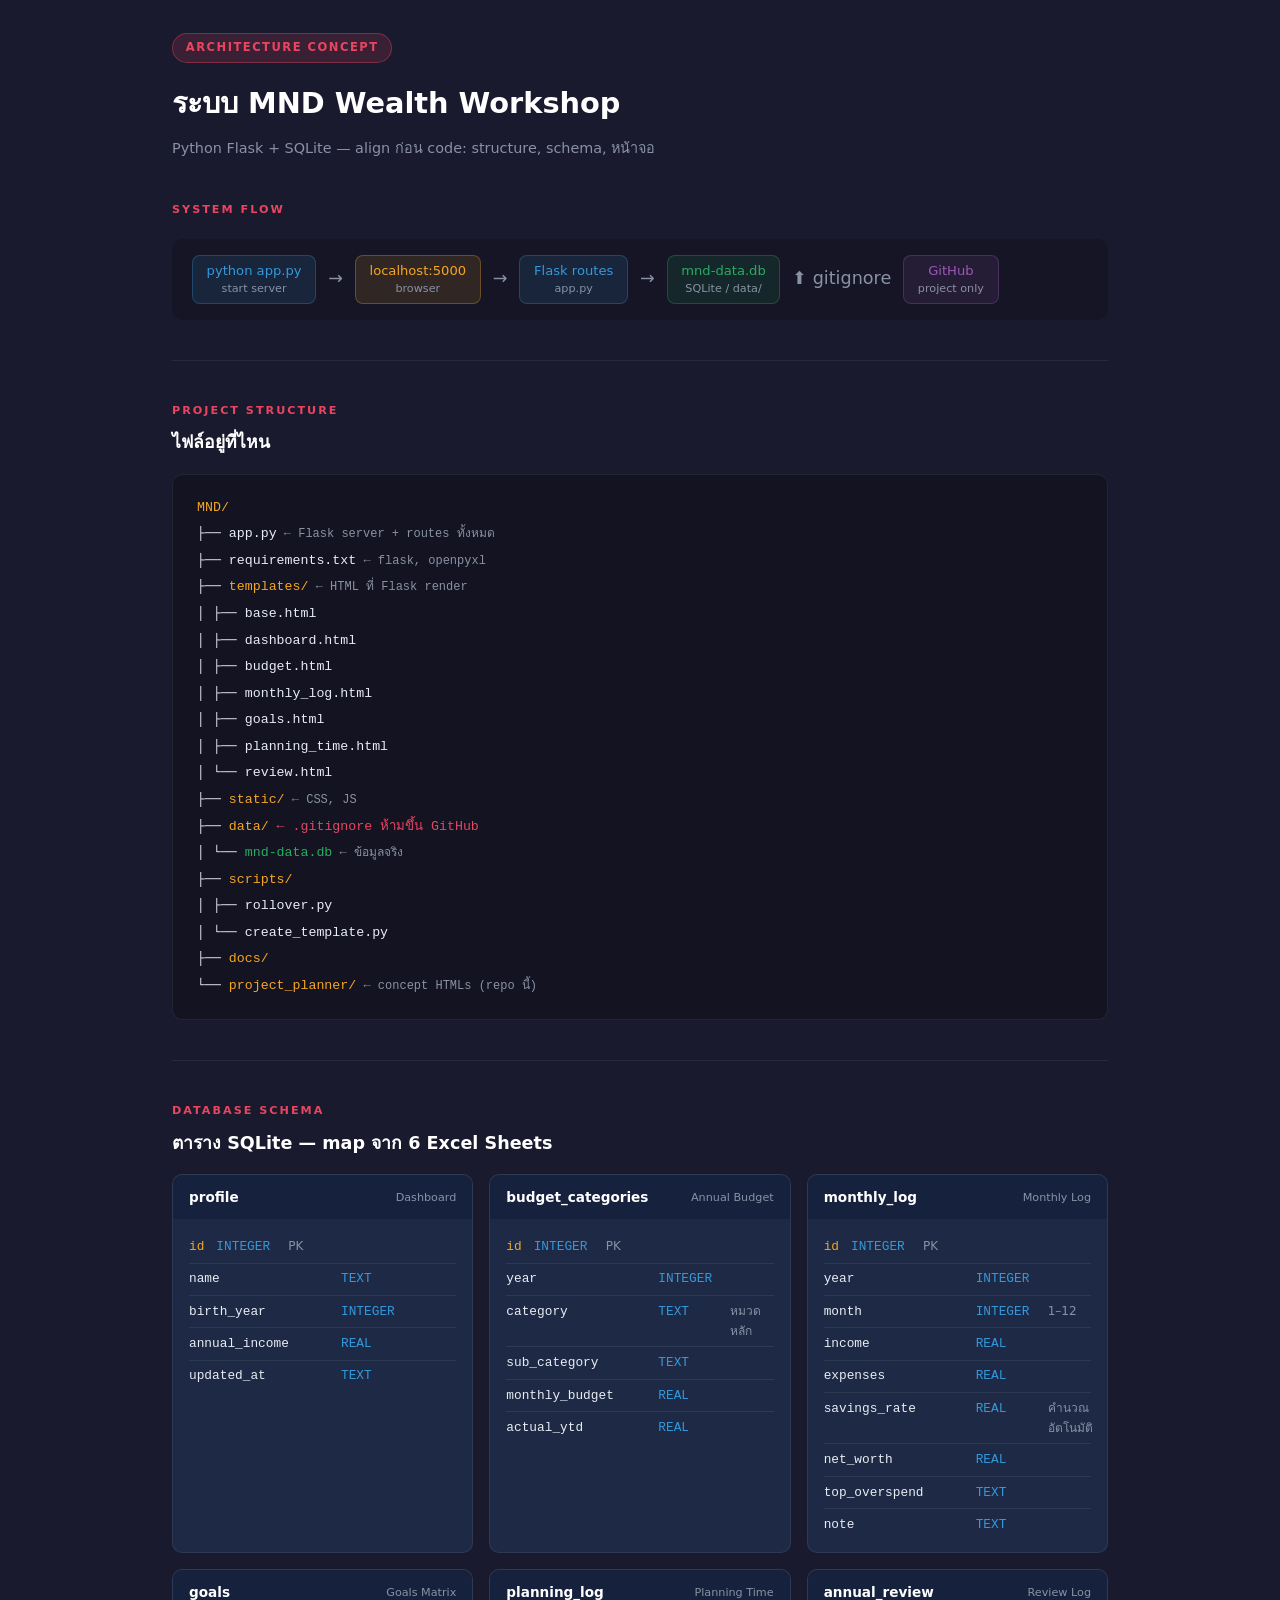
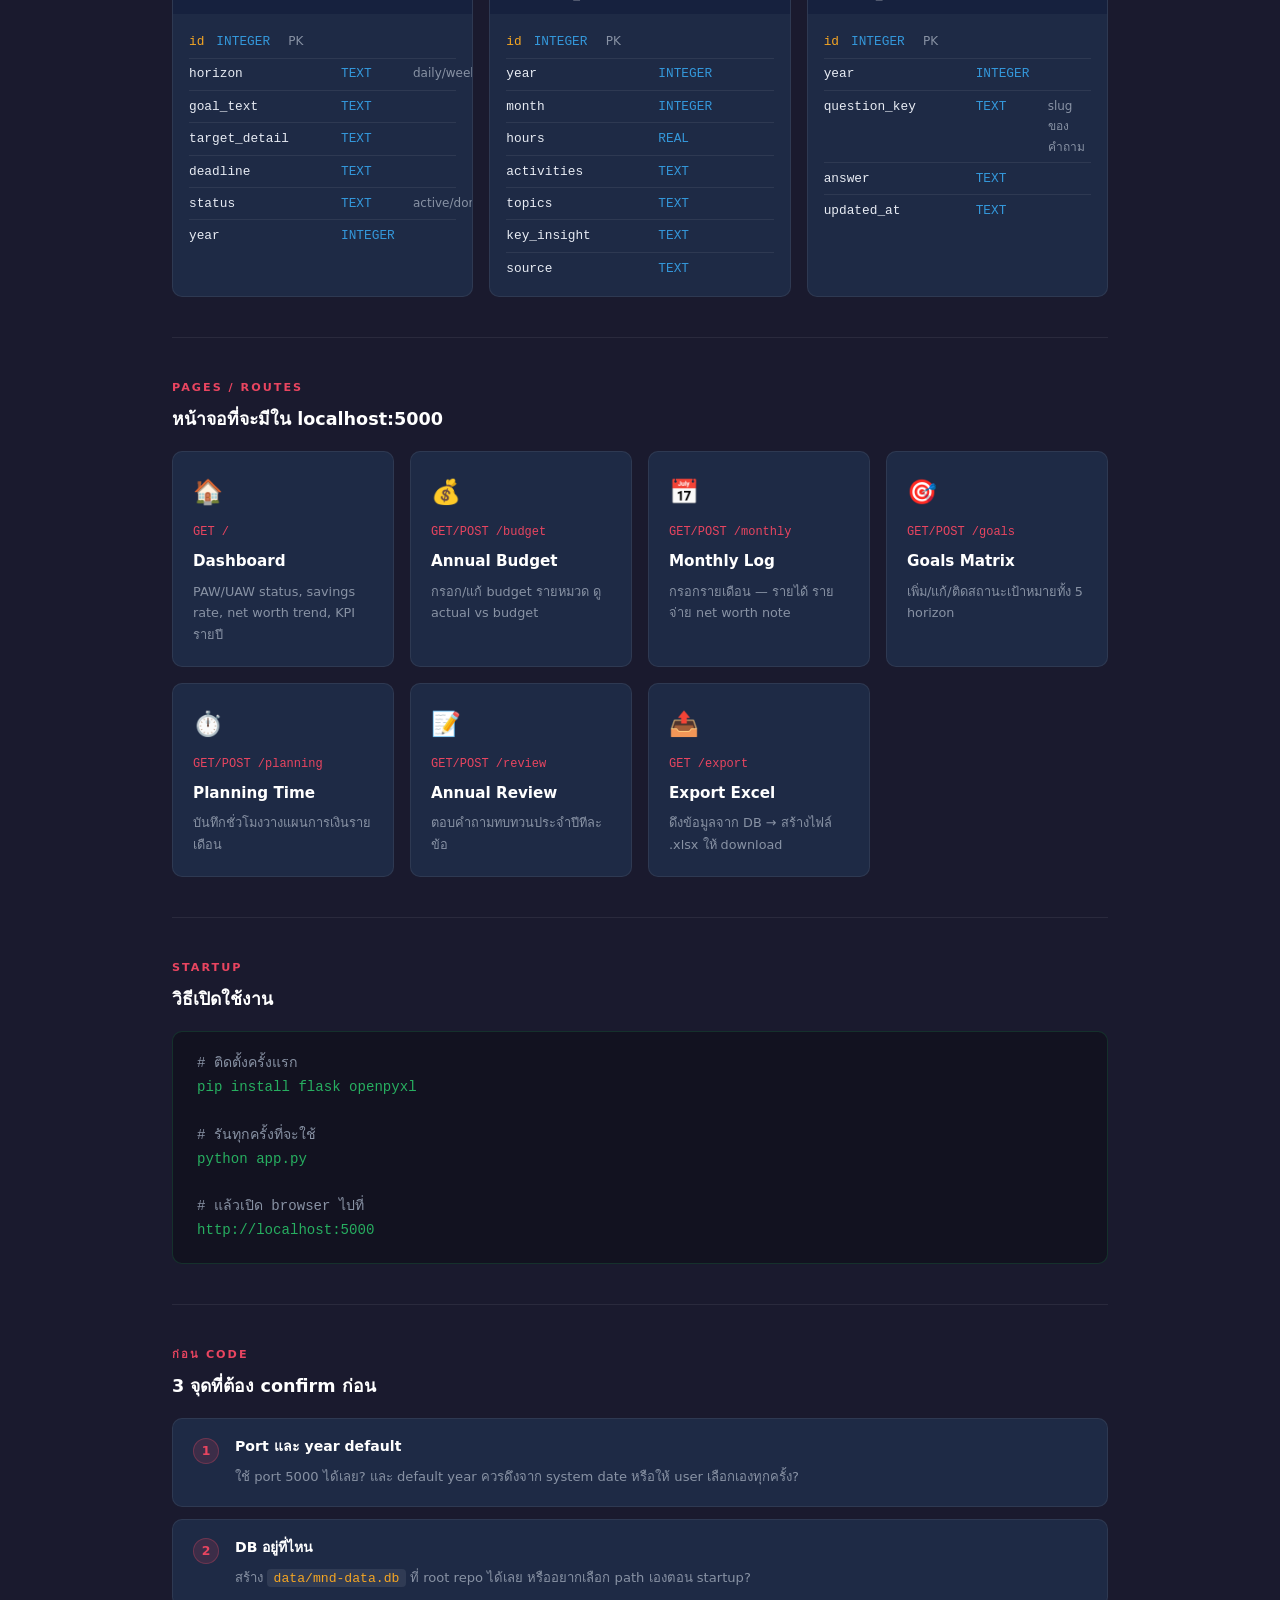
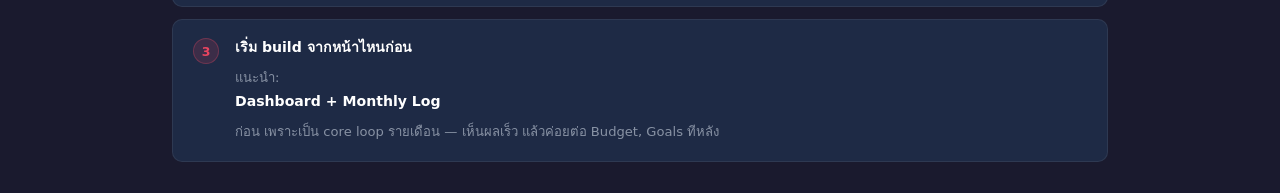
==== project_planner/architecture-concept.html @ 3673b3fa "Add architecture concept page (Flask + SQLite) Co-Authored-By: Claude Sonnet 4.6 (1M context) <norep" ====
<!DOCTYPE html>
<html lang="th">
<head>
<meta charset="UTF-8">
<meta name="viewport" content="width=device-width, initial-scale=1.0">
<title>Architecture Concept — MND Workshop</title>
<style>
  :root {
    --navy:   #1A1A2E;
    --mid:    #16213E;
    --accent: #E94560;
    --gold:   #F5A623;
    --green:  #27AE60;
    --blue:   #3498DB;
    --purple: #9B59B6;
    --white:  #FFFFFF;
    --gray:   #8892A4;
    --text:   #E8ECF4;
    --card:   #1E2A45;
    --border: rgba(255,255,255,.07);
  }
  * { box-sizing: border-box; margin: 0; padding: 0; }
  body {
    font-family: 'Segoe UI', system-ui, sans-serif;
    background: var(--navy); color: var(--text);
    line-height: 1.7; padding: 2rem;
    max-width: 1000px; margin: 0 auto;
  }
  h1 { font-size: 1.8rem; font-weight: 800; color: var(--white); margin-bottom: .5rem; }
  h2 { font-size: 1.1rem; font-weight: 700; color: var(--white); margin-bottom: 1rem; }
  h3 { font-size: .9rem; font-weight: 700; color: var(--white); margin-bottom: .5rem; }
  .badge {
    display: inline-block;
    background: rgba(233,69,96,.15); border: 1px solid rgba(233,69,96,.4);
    color: var(--accent); font-size: .72rem; font-weight: 700;
    letter-spacing: 1.5px; padding: .25rem .8rem;
    border-radius: 999px; text-transform: uppercase; margin-bottom: 1rem;
  }
  .subtitle { color: var(--gray); font-size: .9rem; margin-bottom: 2.5rem; }
  hr { border: none; border-top: 1px solid var(--border); margin: 2.5rem 0; }
  code {
    background: rgba(255,255,255,.08); border-radius: 4px;
    padding: .1rem .4rem; font-size: .82rem; color: var(--gold);
    font-family: 'Consolas', monospace;
  }

  /* ── SECTION LABEL ── */
  .sec-label {
    font-size: .7rem; font-weight: 700; letter-spacing: 2px;
    color: var(--accent); text-transform: uppercase; margin-bottom: .5rem;
  }

  /* ── FLOW ── */
  .flow-row {
    display: flex; align-items: center; gap: .75rem;
    flex-wrap: wrap; margin: 1.25rem 0;
    background: rgba(0,0,0,.2); border-radius: 10px;
    padding: 1rem 1.25rem;
  }
  .node {
    background: rgba(255,255,255,.07); border: 1px solid rgba(255,255,255,.12);
    border-radius: 8px; padding: .4rem .85rem;
    font-size: .82rem; text-align: center; line-height: 1.4;
  }
  .node small { display: block; font-size: .7rem; color: var(--gray); }
  .node.py  { background: rgba(52,152,219,.12); border-color: rgba(52,152,219,.3); color: var(--blue); }
  .node.db  { background: rgba(39,174,96,.12);  border-color: rgba(39,174,96,.3);  color: var(--green); }
  .node.html{ background: rgba(245,166,35,.12); border-color: rgba(245,166,35,.3); color: var(--gold); }
  .node.git { background: rgba(155,89,182,.12); border-color: rgba(155,89,182,.3); color: var(--purple); }
  .arrow { color: var(--gray); font-size: 1.1rem; }

  /* ── FILE TREE ── */
  .tree {
    background: rgba(0,0,0,.25); border: 1px solid var(--border);
    border-radius: 10px; padding: 1.25rem 1.5rem;
    font-family: 'Consolas', monospace; font-size: .83rem;
    line-height: 2;
  }
  .tree-dir  { color: var(--gold); }
  .tree-file { color: var(--text); }
  .tree-note { color: var(--gray); font-size: .75rem; }
  .tree-git  { color: var(--accent); }
  .tree-private { color: var(--green); }

  /* ── DB SCHEMA ── */
  .schema-grid { display: grid; grid-template-columns: repeat(auto-fit, minmax(280px, 1fr)); gap: 1rem; margin-top: 1rem; }
  .table-card {
    background: var(--card); border: 1px solid var(--border);
    border-radius: 10px; overflow: hidden;
  }
  .table-header {
    background: var(--mid); padding: .65rem 1rem;
    display: flex; align-items: center; justify-content: space-between;
  }
  .table-name { font-size: .85rem; font-weight: 700; color: var(--white); }
  .table-tag  { font-size: .7rem; color: var(--gray); }
  .table-body { padding: .75rem 1rem; }
  .field { display: flex; gap: .75rem; padding: .3rem 0; border-bottom: 1px solid var(--border); font-size: .8rem; }
  .field:last-child { border-bottom: none; }
  .field-name { color: var(--text); min-width: 140px; font-family: 'Consolas', monospace; }
  .field-type { color: var(--blue); font-family: 'Consolas', monospace; min-width: 60px; }
  .field-note { color: var(--gray); font-size: .75rem; }
  .pk { color: var(--gold); font-family: 'Consolas', monospace; }

  /* ── SCREENS ── */
  .screens-grid { display: grid; grid-template-columns: repeat(auto-fit, minmax(220px, 1fr)); gap: 1rem; margin-top: 1rem; }
  .screen-card {
    background: var(--card); border: 1px solid var(--border);
    border-radius: 10px; padding: 1.25rem;
    transition: border-color .2s;
  }
  .screen-card:hover { border-color: rgba(255,255,255,.15); }
  .screen-icon { font-size: 1.5rem; margin-bottom: .6rem; }
  .screen-route { font-size: .75rem; color: var(--accent); font-family: 'Consolas', monospace; margin-bottom: .4rem; }
  .screen-card h3 { font-size: .95rem; margin-bottom: .35rem; }
  .screen-card p  { font-size: .8rem; color: var(--gray); }

  /* ── STARTUP ── */
  .startup-box {
    background: rgba(0,0,0,.3); border: 1px solid rgba(39,174,96,.2);
    border-radius: 10px; padding: 1.25rem 1.5rem;
  }
  .cmd { font-family: 'Consolas', monospace; font-size: .88rem; }
  .cmd .prompt { color: var(--gray); }
  .cmd .command { color: var(--green); }
  .cmd .comment { color: var(--gray); font-style: italic; }

  /* ── DECISIONS ── */
  .decisions { display: flex; flex-direction: column; gap: .75rem; margin-top: 1rem; }
  .dec {
    background: var(--card); border: 1px solid var(--border);
    border-radius: 10px; padding: 1rem 1.25rem;
    display: flex; gap: 1rem;
  }
  .dec-num {
    width: 26px; height: 26px; border-radius: 50%; flex-shrink: 0;
    background: rgba(233,69,96,.15); border: 1px solid rgba(233,69,96,.3);
    color: var(--accent); font-size: .78rem; font-weight: 700;
    display: flex; align-items: center; justify-content: center; margin-top: .15rem;
  }
  .dec strong { color: var(--white); display: block; font-size: .88rem; margin-bottom: .2rem; }
  .dec span { color: var(--gray); font-size: .82rem; }
</style>
</head>
<body>

<div class="badge">Architecture Concept</div>
<h1>ระบบ MND Wealth Workshop</h1>
<p class="subtitle">Python Flask + SQLite — align ก่อน code: structure, schema, หน้าจอ</p>

<!-- FLOW -->
<div class="sec-label">System Flow</div>
<div class="flow-row">
  <div class="node py">python app.py<small>start server</small></div>
  <span class="arrow">→</span>
  <div class="node html">localhost:5000<small>browser</small></div>
  <span class="arrow">→</span>
  <div class="node py">Flask routes<small>app.py</small></div>
  <span class="arrow">→</span>
  <div class="node db">mnd-data.db<small>SQLite / data/</small></div>
  <span class="arrow">⬆ gitignore</span>
  <div class="node git">GitHub<small>project only</small></div>
</div>

<hr>

<!-- FILE STRUCTURE -->
<div class="sec-label">Project Structure</div>
<h2>ไฟล์อยู่ที่ไหน</h2>
<div class="tree">
  <span class="tree-dir">MND/</span><br>
  <span>├── </span><span class="tree-file">app.py</span><span class="tree-note">  ← Flask server + routes ทั้งหมด</span><br>
  <span>├── </span><span class="tree-file">requirements.txt</span><span class="tree-note">  ← flask, openpyxl</span><br>
  <span>├── </span><span class="tree-dir">templates/</span><span class="tree-note">  ← HTML ที่ Flask render</span><br>
  <span>│   ├── </span><span class="tree-file">base.html</span><br>
  <span>│   ├── </span><span class="tree-file">dashboard.html</span><br>
  <span>│   ├── </span><span class="tree-file">budget.html</span><br>
  <span>│   ├── </span><span class="tree-file">monthly_log.html</span><br>
  <span>│   ├── </span><span class="tree-file">goals.html</span><br>
  <span>│   ├── </span><span class="tree-file">planning_time.html</span><br>
  <span>│   └── </span><span class="tree-file">review.html</span><br>
  <span>├── </span><span class="tree-dir">static/</span><span class="tree-note">  ← CSS, JS</span><br>
  <span>├── </span><span class="tree-dir">data/</span><span class="tree-git">  ← .gitignore ห้ามขึ้น GitHub</span><br>
  <span>│   └── </span><span class="tree-private">mnd-data.db</span><span class="tree-note">  ← ข้อมูลจริง</span><br>
  <span>├── </span><span class="tree-dir">scripts/</span><br>
  <span>│   ├── </span><span class="tree-file">rollover.py</span><br>
  <span>│   └── </span><span class="tree-file">create_template.py</span><br>
  <span>├── </span><span class="tree-dir">docs/</span><br>
  <span>└── </span><span class="tree-dir">project_planner/</span><span class="tree-note">  ← concept HTMLs (repo นี้)</span>
</div>

<hr>

<!-- DB SCHEMA -->
<div class="sec-label">Database Schema</div>
<h2>ตาราง SQLite — map จาก 6 Excel Sheets</h2>
<div class="schema-grid">

  <div class="table-card">
    <div class="table-header">
      <span class="table-name">profile</span>
      <span class="table-tag">Dashboard</span>
    </div>
    <div class="table-body">
      <div class="field"><span class="pk">id</span><span class="field-type">INTEGER</span><span class="field-note">PK</span></div>
      <div class="field"><span class="field-name">name</span><span class="field-type">TEXT</span></div>
      <div class="field"><span class="field-name">birth_year</span><span class="field-type">INTEGER</span></div>
      <div class="field"><span class="field-name">annual_income</span><span class="field-type">REAL</span></div>
      <div class="field"><span class="field-name">updated_at</span><span class="field-type">TEXT</span></div>
    </div>
  </div>

  <div class="table-card">
    <div class="table-header">
      <span class="table-name">budget_categories</span>
      <span class="table-tag">Annual Budget</span>
    </div>
    <div class="table-body">
      <div class="field"><span class="pk">id</span><span class="field-type">INTEGER</span><span class="field-note">PK</span></div>
      <div class="field"><span class="field-name">year</span><span class="field-type">INTEGER</span></div>
      <div class="field"><span class="field-name">category</span><span class="field-type">TEXT</span><span class="field-note">หมวดหลัก</span></div>
      <div class="field"><span class="field-name">sub_category</span><span class="field-type">TEXT</span></div>
      <div class="field"><span class="field-name">monthly_budget</span><span class="field-type">REAL</span></div>
      <div class="field"><span class="field-name">actual_ytd</span><span class="field-type">REAL</span></div>
    </div>
  </div>

  <div class="table-card">
    <div class="table-header">
      <span class="table-name">monthly_log</span>
      <span class="table-tag">Monthly Log</span>
    </div>
    <div class="table-body">
      <div class="field"><span class="pk">id</span><span class="field-type">INTEGER</span><span class="field-note">PK</span></div>
      <div class="field"><span class="field-name">year</span><span class="field-type">INTEGER</span></div>
      <div class="field"><span class="field-name">month</span><span class="field-type">INTEGER</span><span class="field-note">1–12</span></div>
      <div class="field"><span class="field-name">income</span><span class="field-type">REAL</span></div>
      <div class="field"><span class="field-name">expenses</span><span class="field-type">REAL</span></div>
      <div class="field"><span class="field-name">savings_rate</span><span class="field-type">REAL</span><span class="field-note">คำนวณอัตโนมัติ</span></div>
      <div class="field"><span class="field-name">net_worth</span><span class="field-type">REAL</span></div>
      <div class="field"><span class="field-name">top_overspend</span><span class="field-type">TEXT</span></div>
      <div class="field"><span class="field-name">note</span><span class="field-type">TEXT</span></div>
    </div>
  </div>

  <div class="table-card">
    <div class="table-header">
      <span class="table-name">goals</span>
      <span class="table-tag">Goals Matrix</span>
    </div>
    <div class="table-body">
      <div class="field"><span class="pk">id</span><span class="field-type">INTEGER</span><span class="field-note">PK</span></div>
      <div class="field"><span class="field-name">horizon</span><span class="field-type">TEXT</span><span class="field-note">daily/weekly/monthly/annual/lifetime</span></div>
      <div class="field"><span class="field-name">goal_text</span><span class="field-type">TEXT</span></div>
      <div class="field"><span class="field-name">target_detail</span><span class="field-type">TEXT</span></div>
      <div class="field"><span class="field-name">deadline</span><span class="field-type">TEXT</span></div>
      <div class="field"><span class="field-name">status</span><span class="field-type">TEXT</span><span class="field-note">active/done/dropped</span></div>
      <div class="field"><span class="field-name">year</span><span class="field-type">INTEGER</span></div>
    </div>
  </div>

  <div class="table-card">
    <div class="table-header">
      <span class="table-name">planning_log</span>
      <span class="table-tag">Planning Time</span>
    </div>
    <div class="table-body">
      <div class="field"><span class="pk">id</span><span class="field-type">INTEGER</span><span class="field-note">PK</span></div>
      <div class="field"><span class="field-name">year</span><span class="field-type">INTEGER</span></div>
      <div class="field"><span class="field-name">month</span><span class="field-type">INTEGER</span></div>
      <div class="field"><span class="field-name">hours</span><span class="field-type">REAL</span></div>
      <div class="field"><span class="field-name">activities</span><span class="field-type">TEXT</span></div>
      <div class="field"><span class="field-name">topics</span><span class="field-type">TEXT</span></div>
      <div class="field"><span class="field-name">key_insight</span><span class="field-type">TEXT</span></div>
      <div class="field"><span class="field-name">source</span><span class="field-type">TEXT</span></div>
    </div>
  </div>

  <div class="table-card">
    <div class="table-header">
      <span class="table-name">annual_review</span>
      <span class="table-tag">Review Log</span>
    </div>
    <div class="table-body">
      <div class="field"><span class="pk">id</span><span class="field-type">INTEGER</span><span class="field-note">PK</span></div>
      <div class="field"><span class="field-name">year</span><span class="field-type">INTEGER</span></div>
      <div class="field"><span class="field-name">question_key</span><span class="field-type">TEXT</span><span class="field-note">slug ของคำถาม</span></div>
      <div class="field"><span class="field-name">answer</span><span class="field-type">TEXT</span></div>
      <div class="field"><span class="field-name">updated_at</span><span class="field-type">TEXT</span></div>
    </div>
  </div>

</div>

<hr>

<!-- SCREENS -->
<div class="sec-label">Pages / Routes</div>
<h2>หน้าจอที่จะมีใน localhost:5000</h2>
<div class="screens-grid">
  <div class="screen-card">
    <div class="screen-icon">🏠</div>
    <div class="screen-route">GET /</div>
    <h3>Dashboard</h3>
    <p>PAW/UAW status, savings rate, net worth trend, KPI รายปี</p>
  </div>
  <div class="screen-card">
    <div class="screen-icon">💰</div>
    <div class="screen-route">GET/POST /budget</div>
    <h3>Annual Budget</h3>
    <p>กรอก/แก้ budget รายหมวด ดู actual vs budget</p>
  </div>
  <div class="screen-card">
    <div class="screen-icon">📅</div>
    <div class="screen-route">GET/POST /monthly</div>
    <h3>Monthly Log</h3>
    <p>กรอกรายเดือน — รายได้ รายจ่าย net worth note</p>
  </div>
  <div class="screen-card">
    <div class="screen-icon">🎯</div>
    <div class="screen-route">GET/POST /goals</div>
    <h3>Goals Matrix</h3>
    <p>เพิ่ม/แก้/ติดสถานะเป้าหมายทั้ง 5 horizon</p>
  </div>
  <div class="screen-card">
    <div class="screen-icon">⏱️</div>
    <div class="screen-route">GET/POST /planning</div>
    <h3>Planning Time</h3>
    <p>บันทึกชั่วโมงวางแผนการเงินรายเดือน</p>
  </div>
  <div class="screen-card">
    <div class="screen-icon">📝</div>
    <div class="screen-route">GET/POST /review</div>
    <h3>Annual Review</h3>
    <p>ตอบคำถามทบทวนประจำปีทีละข้อ</p>
  </div>
  <div class="screen-card">
    <div class="screen-icon">📤</div>
    <div class="screen-route">GET /export</div>
    <h3>Export Excel</h3>
    <p>ดึงข้อมูลจาก DB → สร้างไฟล์ .xlsx ให้ download</p>
  </div>
</div>

<hr>

<!-- HOW TO RUN -->
<div class="sec-label">Startup</div>
<h2>วิธีเปิดใช้งาน</h2>
<div class="startup-box">
  <div class="cmd">
    <span class="prompt"># ติดตั้งครั้งแรก</span><br>
    <span class="command">pip install flask openpyxl</span><br><br>
    <span class="prompt"># รันทุกครั้งที่จะใช้</span><br>
    <span class="command">python app.py</span><br><br>
    <span class="prompt"># แล้วเปิด browser ไปที่</span><br>
    <span class="command">http://localhost:5000</span>
  </div>
</div>

<hr>

<!-- OPEN DECISIONS -->
<div class="sec-label">ก่อน Code</div>
<h2>3 จุดที่ต้อง confirm ก่อน</h2>
<div class="decisions">
  <div class="dec">
    <div class="dec-num">1</div>
    <div>
      <strong>Port และ year default</strong>
      <span>ใช้ port 5000 ได้เลย? และ default year ควรดึงจาก system date หรือให้ user เลือกเองทุกครั้ง?</span>
    </div>
  </div>
  <div class="dec">
    <div class="dec-num">2</div>
    <div>
      <strong>DB อยู่ที่ไหน</strong>
      <span>สร้าง <code>data/mnd-data.db</code> ที่ root repo ได้เลย หรืออยากเลือก path เองตอน startup?</span>
    </div>
  </div>
  <div class="dec">
    <div class="dec-num">3</div>
    <div>
      <strong>เริ่ม build จากหน้าไหนก่อน</strong>
      <span>แนะนำ: <strong>Dashboard + Monthly Log</strong> ก่อน เพราะเป็น core loop รายเดือน — เห็นผลเร็ว แล้วค่อยต่อ Budget, Goals ทีหลัง</span>
    </div>
  </div>
</div>

</body>
</html>
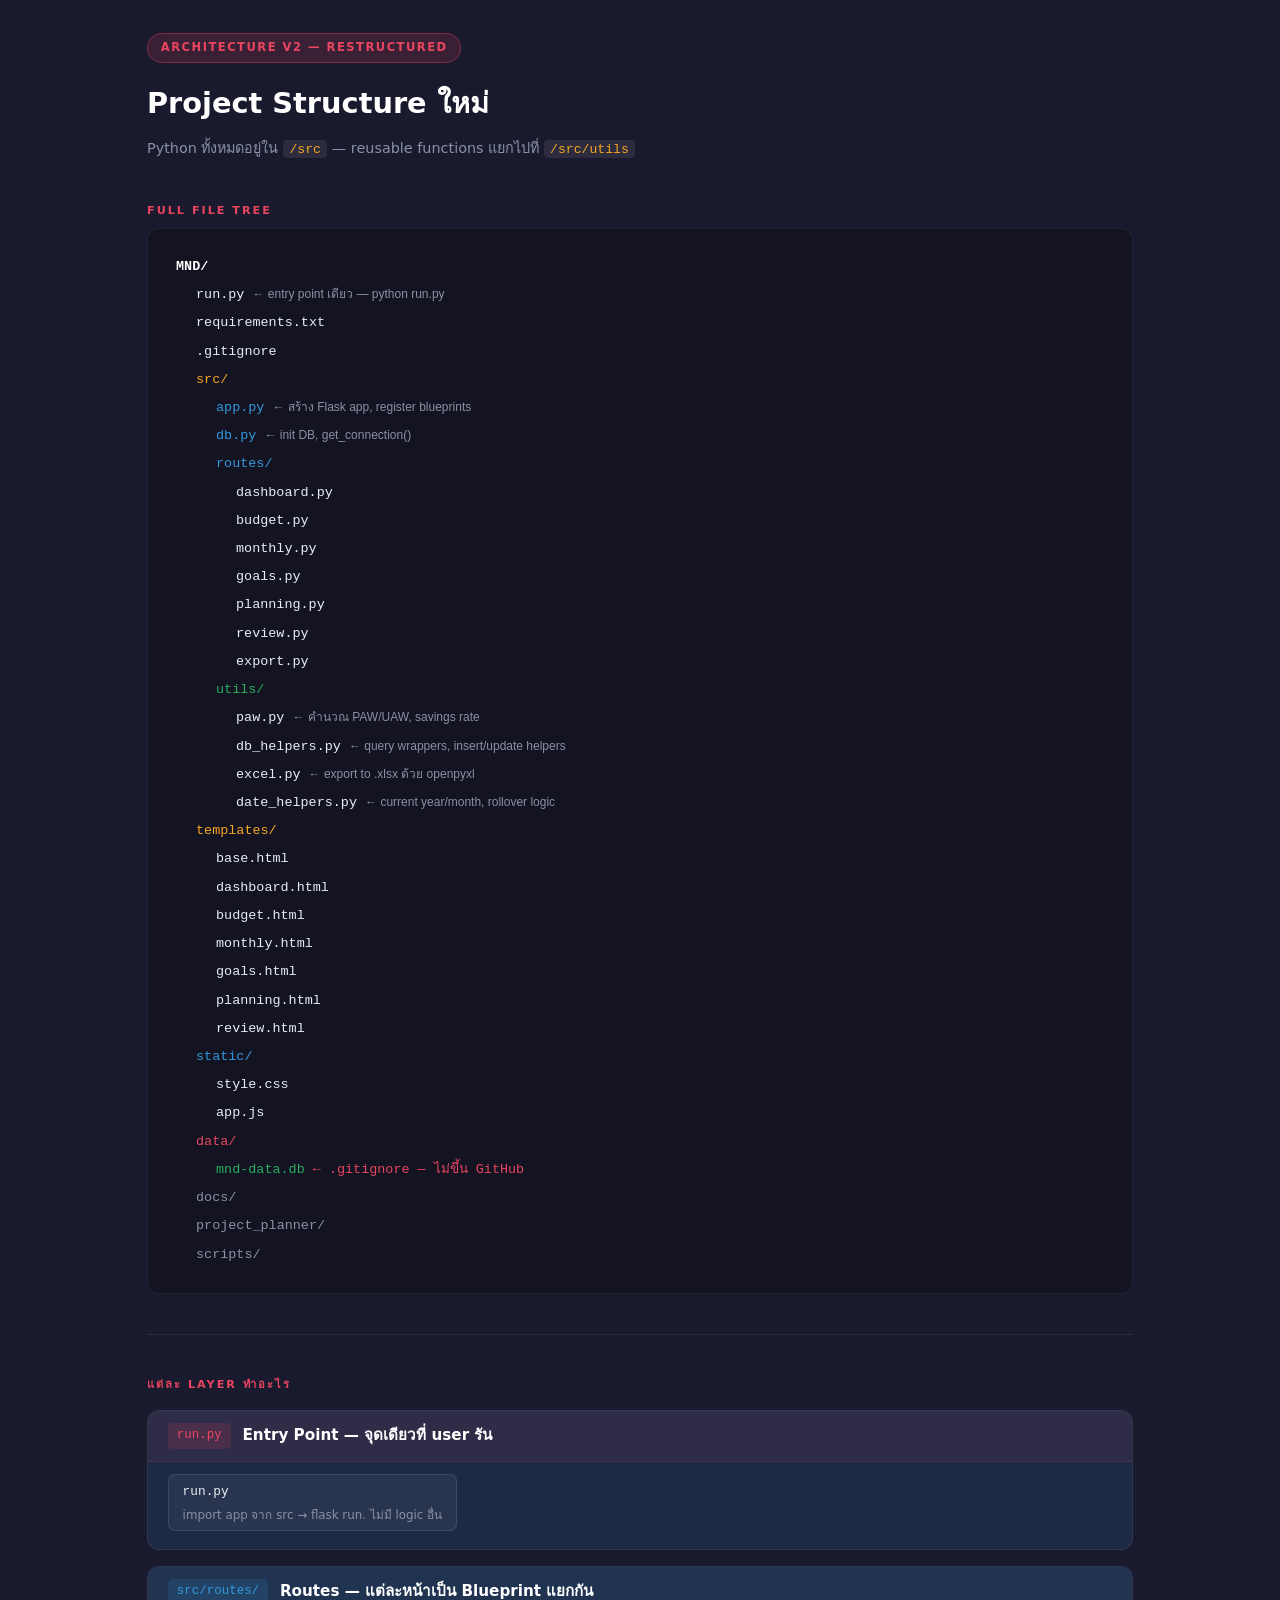
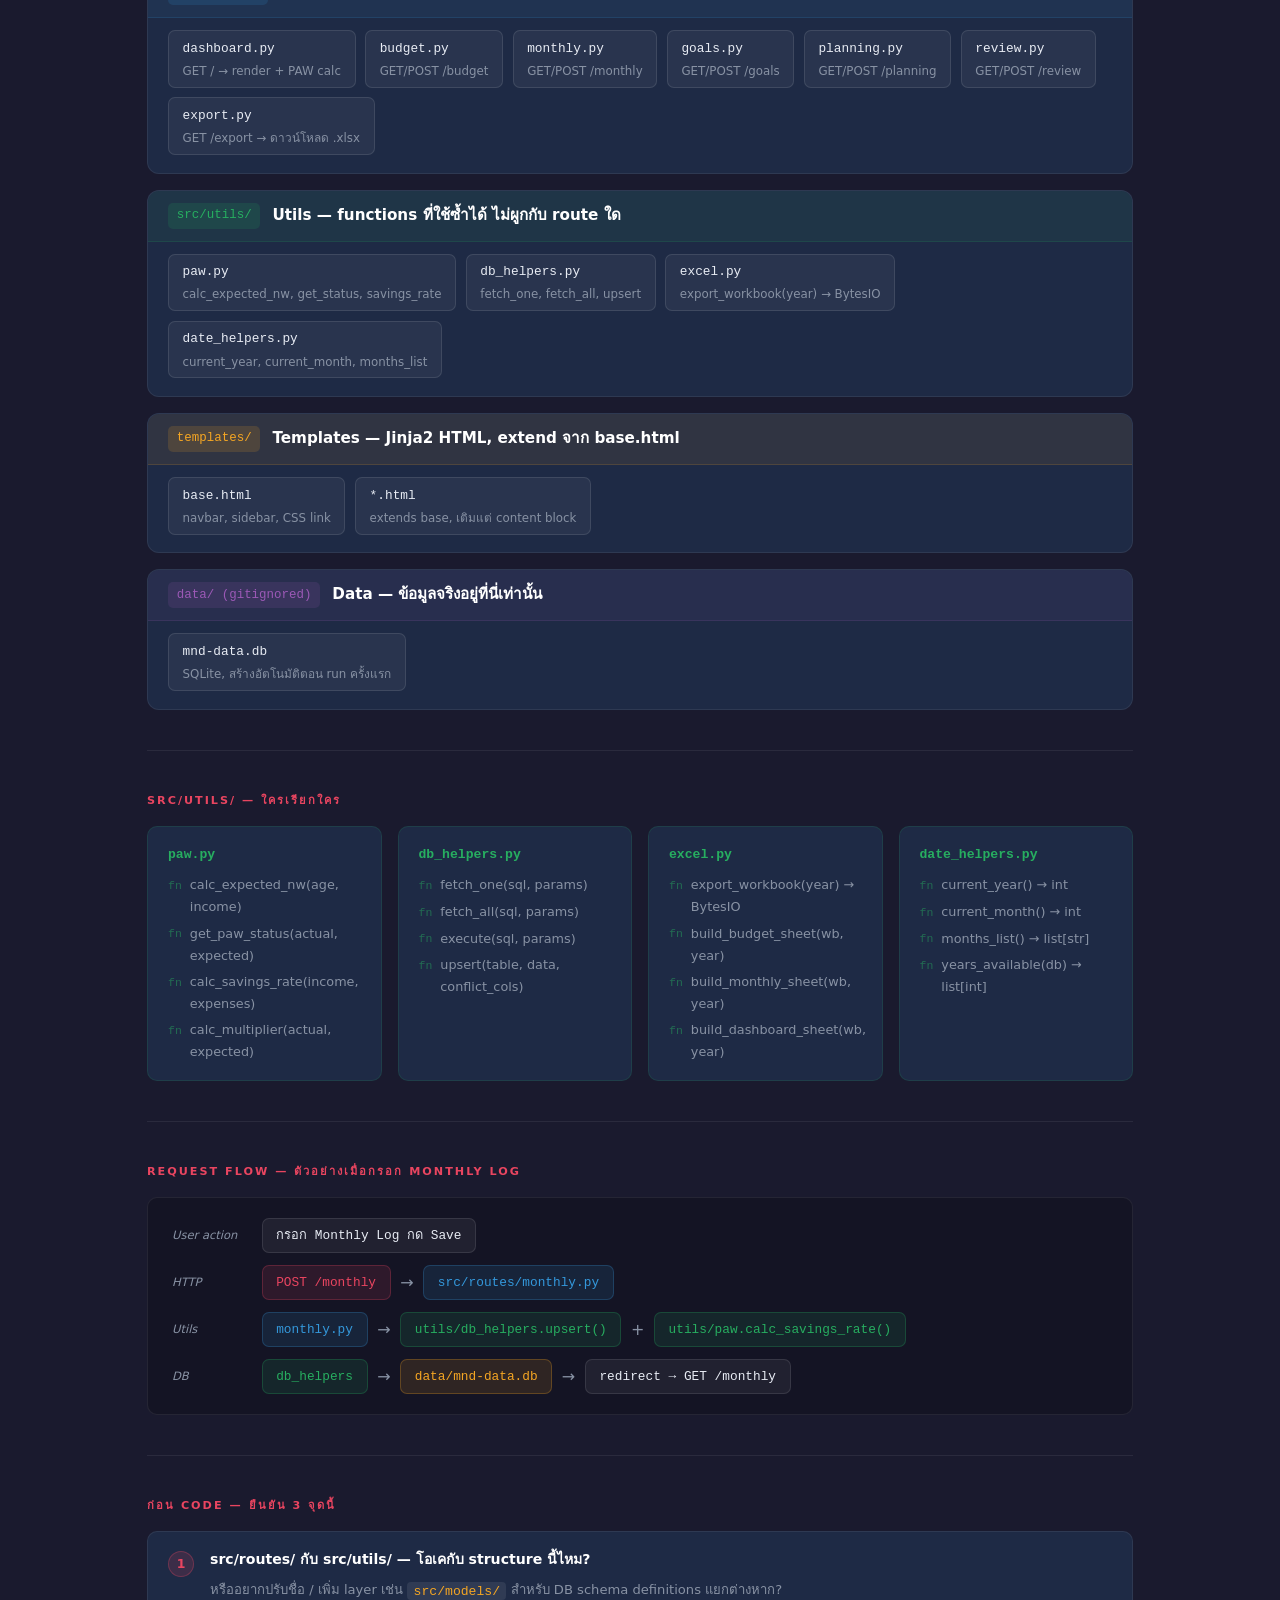
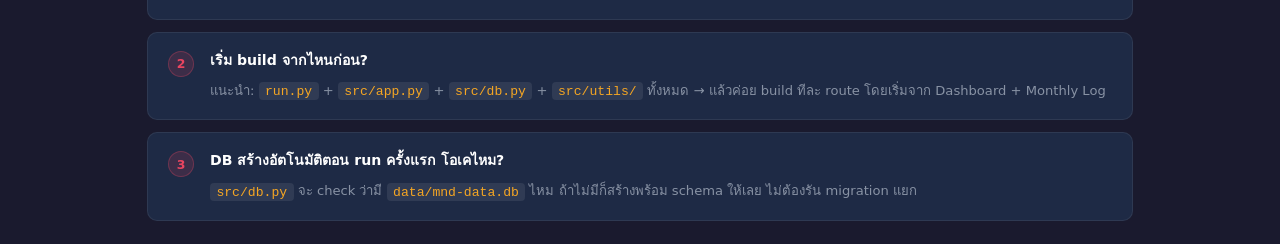
==== commit 2733142c: "Update architecture concept: restructure with /src and /src/utils Co-Authored-By: Claude Sonnet 4.6 " ====
--- a/project_planner/architecture-concept.html
+++ b/project_planner/architecture-concept.html
@@ -3,7 +3,7 @@
 <head>
 <meta charset="UTF-8">
 <meta name="viewport" content="width=device-width, initial-scale=1.0">
-<title>Architecture Concept — MND Workshop</title>
+<title>Architecture Concept v2 — MND Workshop</title>
 <style>
   :root {
     --navy:   #1A1A2E;
@@ -24,11 +24,10 @@
     font-family: 'Segoe UI', system-ui, sans-serif;
     background: var(--navy); color: var(--text);
     line-height: 1.7; padding: 2rem;
-    max-width: 1000px; margin: 0 auto;
+    max-width: 1050px; margin: 0 auto;
   }
   h1 { font-size: 1.8rem; font-weight: 800; color: var(--white); margin-bottom: .5rem; }
-  h2 { font-size: 1.1rem; font-weight: 700; color: var(--white); margin-bottom: 1rem; }
-  h3 { font-size: .9rem; font-weight: 700; color: var(--white); margin-bottom: .5rem; }
+  h2 { font-size: 1.05rem; font-weight: 700; color: var(--white); margin-bottom: 1rem; }
   .badge {
     display: inline-block;
     background: rgba(233,69,96,.15); border: 1px solid rgba(233,69,96,.4);
@@ -43,346 +42,349 @@
     padding: .1rem .4rem; font-size: .82rem; color: var(--gold);
     font-family: 'Consolas', monospace;
   }
-
-  /* ── SECTION LABEL ── */
   .sec-label {
     font-size: .7rem; font-weight: 700; letter-spacing: 2px;
     color: var(--accent); text-transform: uppercase; margin-bottom: .5rem;
   }
 
-  /* ── FLOW ── */
-  .flow-row {
-    display: flex; align-items: center; gap: .75rem;
-    flex-wrap: wrap; margin: 1.25rem 0;
-    background: rgba(0,0,0,.2); border-radius: 10px;
-    padding: 1rem 1.25rem;
-  }
-  .node {
-    background: rgba(255,255,255,.07); border: 1px solid rgba(255,255,255,.12);
-    border-radius: 8px; padding: .4rem .85rem;
-    font-size: .82rem; text-align: center; line-height: 1.4;
-  }
-  .node small { display: block; font-size: .7rem; color: var(--gray); }
-  .node.py  { background: rgba(52,152,219,.12); border-color: rgba(52,152,219,.3); color: var(--blue); }
-  .node.db  { background: rgba(39,174,96,.12);  border-color: rgba(39,174,96,.3);  color: var(--green); }
-  .node.html{ background: rgba(245,166,35,.12); border-color: rgba(245,166,35,.3); color: var(--gold); }
-  .node.git { background: rgba(155,89,182,.12); border-color: rgba(155,89,182,.3); color: var(--purple); }
-  .arrow { color: var(--gray); font-size: 1.1rem; }
-
   /* ── FILE TREE ── */
   .tree {
     background: rgba(0,0,0,.25); border: 1px solid var(--border);
-    border-radius: 10px; padding: 1.25rem 1.5rem;
-    font-family: 'Consolas', monospace; font-size: .83rem;
-    line-height: 2;
-  }
-  .tree-dir  { color: var(--gold); }
-  .tree-file { color: var(--text); }
-  .tree-note { color: var(--gray); font-size: .75rem; }
-  .tree-git  { color: var(--accent); }
-  .tree-private { color: var(--green); }
-
-  /* ── DB SCHEMA ── */
-  .schema-grid { display: grid; grid-template-columns: repeat(auto-fit, minmax(280px, 1fr)); gap: 1rem; margin-top: 1rem; }
-  .table-card {
+    border-radius: 12px; padding: 1.5rem 1.75rem;
+    font-family: 'Consolas', monospace; font-size: .84rem; line-height: 2.1;
+  }
+  .t-root   { color: var(--white); font-weight: 700; }
+  .t-dir    { color: var(--gold); }
+  .t-file   { color: var(--text); }
+  .t-note   { color: var(--gray); font-size: .75rem; font-family: 'Segoe UI', sans-serif; }
+  .t-git    { color: var(--accent); }
+  .t-priv   { color: var(--green); }
+  .t-entry  { color: var(--blue); }
+  .indent1  { padding-left: 1.25rem; }
+  .indent2  { padding-left: 2.5rem; }
+  .indent3  { padding-left: 3.75rem; }
+
+  /* ── LAYER CARDS ── */
+  .layers { display: flex; flex-direction: column; gap: 1rem; margin-top: 1rem; }
+  .layer-card {
     background: var(--card); border: 1px solid var(--border);
-    border-radius: 10px; overflow: hidden;
-  }
-  .table-header {
-    background: var(--mid); padding: .65rem 1rem;
-    display: flex; align-items: center; justify-content: space-between;
-  }
-  .table-name { font-size: .85rem; font-weight: 700; color: var(--white); }
-  .table-tag  { font-size: .7rem; color: var(--gray); }
-  .table-body { padding: .75rem 1rem; }
-  .field { display: flex; gap: .75rem; padding: .3rem 0; border-bottom: 1px solid var(--border); font-size: .8rem; }
-  .field:last-child { border-bottom: none; }
-  .field-name { color: var(--text); min-width: 140px; font-family: 'Consolas', monospace; }
-  .field-type { color: var(--blue); font-family: 'Consolas', monospace; min-width: 60px; }
-  .field-note { color: var(--gray); font-size: .75rem; }
-  .pk { color: var(--gold); font-family: 'Consolas', monospace; }
-
-  /* ── SCREENS ── */
-  .screens-grid { display: grid; grid-template-columns: repeat(auto-fit, minmax(220px, 1fr)); gap: 1rem; margin-top: 1rem; }
-  .screen-card {
-    background: var(--card); border: 1px solid var(--border);
-    border-radius: 10px; padding: 1.25rem;
-    transition: border-color .2s;
-  }
-  .screen-card:hover { border-color: rgba(255,255,255,.15); }
-  .screen-icon { font-size: 1.5rem; margin-bottom: .6rem; }
-  .screen-route { font-size: .75rem; color: var(--accent); font-family: 'Consolas', monospace; margin-bottom: .4rem; }
-  .screen-card h3 { font-size: .95rem; margin-bottom: .35rem; }
-  .screen-card p  { font-size: .8rem; color: var(--gray); }
-
-  /* ── STARTUP ── */
-  .startup-box {
-    background: rgba(0,0,0,.3); border: 1px solid rgba(39,174,96,.2);
-    border-radius: 10px; padding: 1.25rem 1.5rem;
-  }
-  .cmd { font-family: 'Consolas', monospace; font-size: .88rem; }
-  .cmd .prompt { color: var(--gray); }
-  .cmd .command { color: var(--green); }
-  .cmd .comment { color: var(--gray); font-style: italic; }
-
-  /* ── DECISIONS ── */
-  .decisions { display: flex; flex-direction: column; gap: .75rem; margin-top: 1rem; }
-  .dec {
+    border-radius: 12px; overflow: hidden;
+  }
+  .layer-header {
+    padding: .75rem 1.25rem;
+    display: flex; align-items: center; gap: .75rem;
+  }
+  .layer-header h3 { font-size: .95rem; color: var(--white); }
+  .layer-header .layer-path {
+    font-family: 'Consolas', monospace; font-size: .78rem;
+    padding: .15rem .55rem; border-radius: 5px;
+  }
+  .layer-body { padding: .75rem 1.25rem 1.1rem; }
+  .file-list { display: flex; flex-wrap: wrap; gap: .6rem; }
+  .file-chip {
+    background: rgba(255,255,255,.05); border: 1px solid rgba(255,255,255,.1);
+    border-radius: 7px; padding: .35rem .85rem;
+    font-size: .8rem;
+  }
+  .file-chip .fname { color: var(--text); font-family: 'Consolas', monospace; }
+  .file-chip .fdesc { color: var(--gray); font-size: .74rem; display: block; margin-top: .1rem; }
+
+  /* layer colors */
+  .lh-entry  { background: rgba(233,69,96,.08); border-bottom: 1px solid rgba(233,69,96,.15); }
+  .lh-routes { background: rgba(52,152,219,.08); border-bottom: 1px solid rgba(52,152,219,.15); }
+  .lh-utils  { background: rgba(39,174,96,.08);  border-bottom: 1px solid rgba(39,174,96,.15); }
+  .lh-tmpl   { background: rgba(245,166,35,.08); border-bottom: 1px solid rgba(245,166,35,.15); }
+  .lh-data   { background: rgba(155,89,182,.08); border-bottom: 1px solid rgba(155,89,182,.15); }
+
+  .path-entry  { background: rgba(233,69,96,.15); color: var(--accent); }
+  .path-routes { background: rgba(52,152,219,.15); color: var(--blue); }
+  .path-utils  { background: rgba(39,174,96,.15); color: var(--green); }
+  .path-tmpl   { background: rgba(245,166,35,.15); color: var(--gold); }
+  .path-data   { background: rgba(155,89,182,.15); color: var(--purple); }
+
+  /* ── UTILS DETAIL ── */
+  .utils-grid { display: grid; grid-template-columns: repeat(auto-fit, minmax(220px, 1fr)); gap: 1rem; margin-top: 1rem; }
+  .util-card {
+    background: var(--card); border: 1px solid rgba(39,174,96,.15);
+    border-radius: 10px; padding: 1.1rem 1.25rem;
+  }
+  .util-file { font-family: 'Consolas', monospace; font-size: .82rem; color: var(--green); margin-bottom: .5rem; font-weight: 700; }
+  .util-card ul { list-style: none; display: flex; flex-direction: column; gap: .3rem; }
+  .util-card li { font-size: .8rem; color: var(--gray); display: flex; gap: .5rem; }
+  .util-card li::before { content: 'fn'; color: rgba(39,174,96,.5); font-family: 'Consolas', monospace; font-size: .72rem; flex-shrink: 0; margin-top: .1rem; }
+
+  /* ── FLOW ── */
+  .flow-box {
+    background: rgba(0,0,0,.2); border: 1px solid var(--border);
+    border-radius: 10px; padding: 1.25rem 1.5rem; margin-top: 1rem;
+  }
+  .flow-row { display: flex; align-items: center; gap: .6rem; flex-wrap: wrap; margin-bottom: .75rem; }
+  .flow-row:last-child { margin-bottom: 0; }
+  .fnode {
+    border-radius: 7px; padding: .35rem .85rem;
+    font-size: .8rem; font-family: 'Consolas', monospace;
+  }
+  .fn-red    { background: rgba(233,69,96,.12); border: 1px solid rgba(233,69,96,.25); color: var(--accent); }
+  .fn-blue   { background: rgba(52,152,219,.12); border: 1px solid rgba(52,152,219,.25); color: var(--blue); }
+  .fn-green  { background: rgba(39,174,96,.12); border: 1px solid rgba(39,174,96,.25); color: var(--green); }
+  .fn-gold   { background: rgba(245,166,35,.12); border: 1px solid rgba(245,166,35,.25); color: var(--gold); }
+  .fn-gray   { background: rgba(255,255,255,.06); border: 1px solid rgba(255,255,255,.1); color: var(--text); }
+  .arrow { color: var(--gray); }
+  .flow-label { font-size: .72rem; color: var(--gray); min-width: 80px; font-style: italic; }
+
+  /* ── OPEN QUESTIONS ── */
+  .q-list { display: flex; flex-direction: column; gap: .75rem; margin-top: 1rem; }
+  .q-item {
     background: var(--card); border: 1px solid var(--border);
     border-radius: 10px; padding: 1rem 1.25rem;
     display: flex; gap: 1rem;
   }
-  .dec-num {
+  .q-num {
     width: 26px; height: 26px; border-radius: 50%; flex-shrink: 0;
     background: rgba(233,69,96,.15); border: 1px solid rgba(233,69,96,.3);
     color: var(--accent); font-size: .78rem; font-weight: 700;
     display: flex; align-items: center; justify-content: center; margin-top: .15rem;
   }
-  .dec strong { color: var(--white); display: block; font-size: .88rem; margin-bottom: .2rem; }
-  .dec span { color: var(--gray); font-size: .82rem; }
+  .q-item strong { color: var(--white); display: block; font-size: .88rem; margin-bottom: .2rem; }
+  .q-item span   { color: var(--gray); font-size: .82rem; }
 </style>
 </head>
 <body>
 
-<div class="badge">Architecture Concept</div>
-<h1>ระบบ MND Wealth Workshop</h1>
-<p class="subtitle">Python Flask + SQLite — align ก่อน code: structure, schema, หน้าจอ</p>
-
-<!-- FLOW -->
-<div class="sec-label">System Flow</div>
-<div class="flow-row">
-  <div class="node py">python app.py<small>start server</small></div>
-  <span class="arrow">→</span>
-  <div class="node html">localhost:5000<small>browser</small></div>
-  <span class="arrow">→</span>
-  <div class="node py">Flask routes<small>app.py</small></div>
-  <span class="arrow">→</span>
-  <div class="node db">mnd-data.db<small>SQLite / data/</small></div>
-  <span class="arrow">⬆ gitignore</span>
-  <div class="node git">GitHub<small>project only</small></div>
+<div class="badge">Architecture v2 — Restructured</div>
+<h1>Project Structure ใหม่</h1>
+<p class="subtitle">Python ทั้งหมดอยู่ใน <code>/src</code> — reusable functions แยกไปที่ <code>/src/utils</code></p>
+
+<!-- FILE TREE -->
+<div class="sec-label">Full File Tree</div>
+<div class="tree">
+  <div class="t-root">MND/</div>
+
+  <div class="indent1"><span class="t-file">run.py</span> <span class="t-note">← entry point เดียว — python run.py</span></div>
+  <div class="indent1"><span class="t-file">requirements.txt</span></div>
+  <div class="indent1"><span class="t-file">.gitignore</span></div>
+
+  <div class="indent1 t-dir">src/</div>
+  <div class="indent2"><span class="t-entry">app.py</span> <span class="t-note">← สร้าง Flask app, register blueprints</span></div>
+  <div class="indent2"><span class="t-entry">db.py</span> <span class="t-note">← init DB, get_connection()</span></div>
+
+  <div class="indent2 t-dir" style="color:var(--blue)">routes/</div>
+  <div class="indent3"><span class="t-file">dashboard.py</span></div>
+  <div class="indent3"><span class="t-file">budget.py</span></div>
+  <div class="indent3"><span class="t-file">monthly.py</span></div>
+  <div class="indent3"><span class="t-file">goals.py</span></div>
+  <div class="indent3"><span class="t-file">planning.py</span></div>
+  <div class="indent3"><span class="t-file">review.py</span></div>
+  <div class="indent3"><span class="t-file">export.py</span></div>
+
+  <div class="indent2 t-dir" style="color:var(--green)">utils/</div>
+  <div class="indent3"><span class="t-file">paw.py</span> <span class="t-note">← คำนวณ PAW/UAW, savings rate</span></div>
+  <div class="indent3"><span class="t-file">db_helpers.py</span> <span class="t-note">← query wrappers, insert/update helpers</span></div>
+  <div class="indent3"><span class="t-file">excel.py</span> <span class="t-note">← export to .xlsx ด้วย openpyxl</span></div>
+  <div class="indent3"><span class="t-file">date_helpers.py</span> <span class="t-note">← current year/month, rollover logic</span></div>
+
+  <div class="indent1 t-dir" style="color:var(--gold)">templates/</div>
+  <div class="indent2"><span class="t-file">base.html</span></div>
+  <div class="indent2"><span class="t-file">dashboard.html</span></div>
+  <div class="indent2"><span class="t-file">budget.html</span></div>
+  <div class="indent2"><span class="t-file">monthly.html</span></div>
+  <div class="indent2"><span class="t-file">goals.html</span></div>
+  <div class="indent2"><span class="t-file">planning.html</span></div>
+  <div class="indent2"><span class="t-file">review.html</span></div>
+
+  <div class="indent1 t-dir" style="color:var(--blue)">static/</div>
+  <div class="indent2"><span class="t-file">style.css</span></div>
+  <div class="indent2"><span class="t-file">app.js</span></div>
+
+  <div class="indent1 t-dir t-git">data/</div>
+  <div class="indent2"><span class="t-priv">mnd-data.db</span> <span class="t-git">← .gitignore — ไม่ขึ้น GitHub</span></div>
+
+  <div class="indent1 t-dir" style="color:var(--gray)">docs/</div>
+  <div class="indent1 t-dir" style="color:var(--gray)">project_planner/</div>
+  <div class="indent1 t-dir" style="color:var(--gray)">scripts/</div>
 </div>
 
 <hr>
 
-<!-- FILE STRUCTURE -->
-<div class="sec-label">Project Structure</div>
-<h2>ไฟล์อยู่ที่ไหน</h2>
-<div class="tree">
-  <span class="tree-dir">MND/</span><br>
-  <span>├── </span><span class="tree-file">app.py</span><span class="tree-note">  ← Flask server + routes ทั้งหมด</span><br>
-  <span>├── </span><span class="tree-file">requirements.txt</span><span class="tree-note">  ← flask, openpyxl</span><br>
-  <span>├── </span><span class="tree-dir">templates/</span><span class="tree-note">  ← HTML ที่ Flask render</span><br>
-  <span>│   ├── </span><span class="tree-file">base.html</span><br>
-  <span>│   ├── </span><span class="tree-file">dashboard.html</span><br>
-  <span>│   ├── </span><span class="tree-file">budget.html</span><br>
-  <span>│   ├── </span><span class="tree-file">monthly_log.html</span><br>
-  <span>│   ├── </span><span class="tree-file">goals.html</span><br>
-  <span>│   ├── </span><span class="tree-file">planning_time.html</span><br>
-  <span>│   └── </span><span class="tree-file">review.html</span><br>
-  <span>├── </span><span class="tree-dir">static/</span><span class="tree-note">  ← CSS, JS</span><br>
-  <span>├── </span><span class="tree-dir">data/</span><span class="tree-git">  ← .gitignore ห้ามขึ้น GitHub</span><br>
-  <span>│   └── </span><span class="tree-private">mnd-data.db</span><span class="tree-note">  ← ข้อมูลจริง</span><br>
-  <span>├── </span><span class="tree-dir">scripts/</span><br>
-  <span>│   ├── </span><span class="tree-file">rollover.py</span><br>
-  <span>│   └── </span><span class="tree-file">create_template.py</span><br>
-  <span>├── </span><span class="tree-dir">docs/</span><br>
-  <span>└── </span><span class="tree-dir">project_planner/</span><span class="tree-note">  ← concept HTMLs (repo นี้)</span>
+<!-- LAYERS -->
+<div class="sec-label">แต่ละ Layer ทำอะไร</div>
+<div class="layers">
+
+  <div class="layer-card">
+    <div class="layer-header lh-entry">
+      <span class="layer-path path-entry">run.py</span>
+      <h3>Entry Point — จุดเดียวที่ user รัน</h3>
+    </div>
+    <div class="layer-body">
+      <div class="file-list">
+        <div class="file-chip">
+          <span class="fname">run.py</span>
+          <span class="fdesc">import app จาก src → flask run. ไม่มี logic อื่น</span>
+        </div>
+      </div>
+    </div>
+  </div>
+
+  <div class="layer-card">
+    <div class="layer-header lh-routes">
+      <span class="layer-path path-routes">src/routes/</span>
+      <h3>Routes — แต่ละหน้าเป็น Blueprint แยกกัน</h3>
+    </div>
+    <div class="layer-body">
+      <div class="file-list">
+        <div class="file-chip"><span class="fname">dashboard.py</span><span class="fdesc">GET / → render + PAW calc</span></div>
+        <div class="file-chip"><span class="fname">budget.py</span><span class="fdesc">GET/POST /budget</span></div>
+        <div class="file-chip"><span class="fname">monthly.py</span><span class="fdesc">GET/POST /monthly</span></div>
+        <div class="file-chip"><span class="fname">goals.py</span><span class="fdesc">GET/POST /goals</span></div>
+        <div class="file-chip"><span class="fname">planning.py</span><span class="fdesc">GET/POST /planning</span></div>
+        <div class="file-chip"><span class="fname">review.py</span><span class="fdesc">GET/POST /review</span></div>
+        <div class="file-chip"><span class="fname">export.py</span><span class="fdesc">GET /export → ดาวน์โหลด .xlsx</span></div>
+      </div>
+    </div>
+  </div>
+
+  <div class="layer-card">
+    <div class="layer-header lh-utils">
+      <span class="layer-path path-utils">src/utils/</span>
+      <h3>Utils — functions ที่ใช้ซ้ำได้ ไม่ผูกกับ route ใด</h3>
+    </div>
+    <div class="layer-body">
+      <div class="file-list">
+        <div class="file-chip"><span class="fname">paw.py</span><span class="fdesc">calc_expected_nw, get_status, savings_rate</span></div>
+        <div class="file-chip"><span class="fname">db_helpers.py</span><span class="fdesc">fetch_one, fetch_all, upsert</span></div>
+        <div class="file-chip"><span class="fname">excel.py</span><span class="fdesc">export_workbook(year) → BytesIO</span></div>
+        <div class="file-chip"><span class="fname">date_helpers.py</span><span class="fdesc">current_year, current_month, months_list</span></div>
+      </div>
+    </div>
+  </div>
+
+  <div class="layer-card">
+    <div class="layer-header lh-tmpl">
+      <span class="layer-path path-tmpl">templates/</span>
+      <h3>Templates — Jinja2 HTML, extend จาก base.html</h3>
+    </div>
+    <div class="layer-body">
+      <div class="file-list">
+        <div class="file-chip"><span class="fname">base.html</span><span class="fdesc">navbar, sidebar, CSS link</span></div>
+        <div class="file-chip"><span class="fname">*.html</span><span class="fdesc">extends base, เติมแต่ content block</span></div>
+      </div>
+    </div>
+  </div>
+
+  <div class="layer-card">
+    <div class="layer-header lh-data">
+      <span class="layer-path path-data">data/ (gitignored)</span>
+      <h3>Data — ข้อมูลจริงอยู่ที่นี่เท่านั้น</h3>
+    </div>
+    <div class="layer-body">
+      <div class="file-list">
+        <div class="file-chip"><span class="fname">mnd-data.db</span><span class="fdesc">SQLite, สร้างอัตโนมัติตอน run ครั้งแรก</span></div>
+      </div>
+    </div>
+  </div>
+
 </div>
 
 <hr>
 
-<!-- DB SCHEMA -->
-<div class="sec-label">Database Schema</div>
-<h2>ตาราง SQLite — map จาก 6 Excel Sheets</h2>
-<div class="schema-grid">
-
-  <div class="table-card">
-    <div class="table-header">
-      <span class="table-name">profile</span>
-      <span class="table-tag">Dashboard</span>
-    </div>
-    <div class="table-body">
-      <div class="field"><span class="pk">id</span><span class="field-type">INTEGER</span><span class="field-note">PK</span></div>
-      <div class="field"><span class="field-name">name</span><span class="field-type">TEXT</span></div>
-      <div class="field"><span class="field-name">birth_year</span><span class="field-type">INTEGER</span></div>
-      <div class="field"><span class="field-name">annual_income</span><span class="field-type">REAL</span></div>
-      <div class="field"><span class="field-name">updated_at</span><span class="field-type">TEXT</span></div>
-    </div>
-  </div>
-
-  <div class="table-card">
-    <div class="table-header">
-      <span class="table-name">budget_categories</span>
-      <span class="table-tag">Annual Budget</span>
-    </div>
-    <div class="table-body">
-      <div class="field"><span class="pk">id</span><span class="field-type">INTEGER</span><span class="field-note">PK</span></div>
-      <div class="field"><span class="field-name">year</span><span class="field-type">INTEGER</span></div>
-      <div class="field"><span class="field-name">category</span><span class="field-type">TEXT</span><span class="field-note">หมวดหลัก</span></div>
-      <div class="field"><span class="field-name">sub_category</span><span class="field-type">TEXT</span></div>
-      <div class="field"><span class="field-name">monthly_budget</span><span class="field-type">REAL</span></div>
-      <div class="field"><span class="field-name">actual_ytd</span><span class="field-type">REAL</span></div>
-    </div>
-  </div>
-
-  <div class="table-card">
-    <div class="table-header">
-      <span class="table-name">monthly_log</span>
-      <span class="table-tag">Monthly Log</span>
-    </div>
-    <div class="table-body">
-      <div class="field"><span class="pk">id</span><span class="field-type">INTEGER</span><span class="field-note">PK</span></div>
-      <div class="field"><span class="field-name">year</span><span class="field-type">INTEGER</span></div>
-      <div class="field"><span class="field-name">month</span><span class="field-type">INTEGER</span><span class="field-note">1–12</span></div>
-      <div class="field"><span class="field-name">income</span><span class="field-type">REAL</span></div>
-      <div class="field"><span class="field-name">expenses</span><span class="field-type">REAL</span></div>
-      <div class="field"><span class="field-name">savings_rate</span><span class="field-type">REAL</span><span class="field-note">คำนวณอัตโนมัติ</span></div>
-      <div class="field"><span class="field-name">net_worth</span><span class="field-type">REAL</span></div>
-      <div class="field"><span class="field-name">top_overspend</span><span class="field-type">TEXT</span></div>
-      <div class="field"><span class="field-name">note</span><span class="field-type">TEXT</span></div>
-    </div>
-  </div>
-
-  <div class="table-card">
-    <div class="table-header">
-      <span class="table-name">goals</span>
-      <span class="table-tag">Goals Matrix</span>
-    </div>
-    <div class="table-body">
-      <div class="field"><span class="pk">id</span><span class="field-type">INTEGER</span><span class="field-note">PK</span></div>
-      <div class="field"><span class="field-name">horizon</span><span class="field-type">TEXT</span><span class="field-note">daily/weekly/monthly/annual/lifetime</span></div>
-      <div class="field"><span class="field-name">goal_text</span><span class="field-type">TEXT</span></div>
-      <div class="field"><span class="field-name">target_detail</span><span class="field-type">TEXT</span></div>
-      <div class="field"><span class="field-name">deadline</span><span class="field-type">TEXT</span></div>
-      <div class="field"><span class="field-name">status</span><span class="field-type">TEXT</span><span class="field-note">active/done/dropped</span></div>
-      <div class="field"><span class="field-name">year</span><span class="field-type">INTEGER</span></div>
-    </div>
-  </div>
-
-  <div class="table-card">
-    <div class="table-header">
-      <span class="table-name">planning_log</span>
-      <span class="table-tag">Planning Time</span>
-    </div>
-    <div class="table-body">
-      <div class="field"><span class="pk">id</span><span class="field-type">INTEGER</span><span class="field-note">PK</span></div>
-      <div class="field"><span class="field-name">year</span><span class="field-type">INTEGER</span></div>
-      <div class="field"><span class="field-name">month</span><span class="field-type">INTEGER</span></div>
-      <div class="field"><span class="field-name">hours</span><span class="field-type">REAL</span></div>
-      <div class="field"><span class="field-name">activities</span><span class="field-type">TEXT</span></div>
-      <div class="field"><span class="field-name">topics</span><span class="field-type">TEXT</span></div>
-      <div class="field"><span class="field-name">key_insight</span><span class="field-type">TEXT</span></div>
-      <div class="field"><span class="field-name">source</span><span class="field-type">TEXT</span></div>
-    </div>
-  </div>
-
-  <div class="table-card">
-    <div class="table-header">
-      <span class="table-name">annual_review</span>
-      <span class="table-tag">Review Log</span>
-    </div>
-    <div class="table-body">
-      <div class="field"><span class="pk">id</span><span class="field-type">INTEGER</span><span class="field-note">PK</span></div>
-      <div class="field"><span class="field-name">year</span><span class="field-type">INTEGER</span></div>
-      <div class="field"><span class="field-name">question_key</span><span class="field-type">TEXT</span><span class="field-note">slug ของคำถาม</span></div>
-      <div class="field"><span class="field-name">answer</span><span class="field-type">TEXT</span></div>
-      <div class="field"><span class="field-name">updated_at</span><span class="field-type">TEXT</span></div>
-    </div>
-  </div>
-
+<!-- UTILS DETAIL -->
+<div class="sec-label">src/utils/ — ใครเรียกใคร</div>
+<div class="utils-grid">
+  <div class="util-card">
+    <div class="util-file">paw.py</div>
+    <ul>
+      <li>calc_expected_nw(age, income)</li>
+      <li>get_paw_status(actual, expected)</li>
+      <li>calc_savings_rate(income, expenses)</li>
+      <li>calc_multiplier(actual, expected)</li>
+    </ul>
+  </div>
+  <div class="util-card">
+    <div class="util-file">db_helpers.py</div>
+    <ul>
+      <li>fetch_one(sql, params)</li>
+      <li>fetch_all(sql, params)</li>
+      <li>execute(sql, params)</li>
+      <li>upsert(table, data, conflict_cols)</li>
+    </ul>
+  </div>
+  <div class="util-card">
+    <div class="util-file">excel.py</div>
+    <ul>
+      <li>export_workbook(year) → BytesIO</li>
+      <li>build_budget_sheet(wb, year)</li>
+      <li>build_monthly_sheet(wb, year)</li>
+      <li>build_dashboard_sheet(wb, year)</li>
+    </ul>
+  </div>
+  <div class="util-card">
+    <div class="util-file">date_helpers.py</div>
+    <ul>
+      <li>current_year() → int</li>
+      <li>current_month() → int</li>
+      <li>months_list() → list[str]</li>
+      <li>years_available(db) → list[int]</li>
+    </ul>
+  </div>
 </div>
 
 <hr>
 
-<!-- SCREENS -->
-<div class="sec-label">Pages / Routes</div>
-<h2>หน้าจอที่จะมีใน localhost:5000</h2>
-<div class="screens-grid">
-  <div class="screen-card">
-    <div class="screen-icon">🏠</div>
-    <div class="screen-route">GET /</div>
-    <h3>Dashboard</h3>
-    <p>PAW/UAW status, savings rate, net worth trend, KPI รายปี</p>
-  </div>
-  <div class="screen-card">
-    <div class="screen-icon">💰</div>
-    <div class="screen-route">GET/POST /budget</div>
-    <h3>Annual Budget</h3>
-    <p>กรอก/แก้ budget รายหมวด ดู actual vs budget</p>
-  </div>
-  <div class="screen-card">
-    <div class="screen-icon">📅</div>
-    <div class="screen-route">GET/POST /monthly</div>
-    <h3>Monthly Log</h3>
-    <p>กรอกรายเดือน — รายได้ รายจ่าย net worth note</p>
-  </div>
-  <div class="screen-card">
-    <div class="screen-icon">🎯</div>
-    <div class="screen-route">GET/POST /goals</div>
-    <h3>Goals Matrix</h3>
-    <p>เพิ่ม/แก้/ติดสถานะเป้าหมายทั้ง 5 horizon</p>
-  </div>
-  <div class="screen-card">
-    <div class="screen-icon">⏱️</div>
-    <div class="screen-route">GET/POST /planning</div>
-    <h3>Planning Time</h3>
-    <p>บันทึกชั่วโมงวางแผนการเงินรายเดือน</p>
-  </div>
-  <div class="screen-card">
-    <div class="screen-icon">📝</div>
-    <div class="screen-route">GET/POST /review</div>
-    <h3>Annual Review</h3>
-    <p>ตอบคำถามทบทวนประจำปีทีละข้อ</p>
-  </div>
-  <div class="screen-card">
-    <div class="screen-icon">📤</div>
-    <div class="screen-route">GET /export</div>
-    <h3>Export Excel</h3>
-    <p>ดึงข้อมูลจาก DB → สร้างไฟล์ .xlsx ให้ download</p>
+<!-- REQUEST FLOW -->
+<div class="sec-label">Request Flow — ตัวอย่างเมื่อกรอก Monthly Log</div>
+<div class="flow-box">
+  <div class="flow-row">
+    <span class="flow-label">User action</span>
+    <span class="fnode fn-gray">กรอก Monthly Log กด Save</span>
+  </div>
+  <div class="flow-row">
+    <span class="flow-label">HTTP</span>
+    <span class="fnode fn-red">POST /monthly</span>
+    <span class="arrow">→</span>
+    <span class="fnode fn-blue">src/routes/monthly.py</span>
+  </div>
+  <div class="flow-row">
+    <span class="flow-label">Utils</span>
+    <span class="fnode fn-blue">monthly.py</span>
+    <span class="arrow">→</span>
+    <span class="fnode fn-green">utils/db_helpers.upsert()</span>
+    <span class="arrow">+</span>
+    <span class="fnode fn-green">utils/paw.calc_savings_rate()</span>
+  </div>
+  <div class="flow-row">
+    <span class="flow-label">DB</span>
+    <span class="fnode fn-green">db_helpers</span>
+    <span class="arrow">→</span>
+    <span class="fnode fn-gold">data/mnd-data.db</span>
+    <span class="arrow">→</span>
+    <span class="fnode fn-gray">redirect → GET /monthly</span>
   </div>
 </div>
 
 <hr>
 
-<!-- HOW TO RUN -->
-<div class="sec-label">Startup</div>
-<h2>วิธีเปิดใช้งาน</h2>
-<div class="startup-box">
-  <div class="cmd">
-    <span class="prompt"># ติดตั้งครั้งแรก</span><br>
-    <span class="command">pip install flask openpyxl</span><br><br>
-    <span class="prompt"># รันทุกครั้งที่จะใช้</span><br>
-    <span class="command">python app.py</span><br><br>
-    <span class="prompt"># แล้วเปิด browser ไปที่</span><br>
-    <span class="command">http://localhost:5000</span>
-  </div>
-</div>
-
-<hr>
-
-<!-- OPEN DECISIONS -->
-<div class="sec-label">ก่อน Code</div>
-<h2>3 จุดที่ต้อง confirm ก่อน</h2>
-<div class="decisions">
-  <div class="dec">
-    <div class="dec-num">1</div>
+<!-- OPEN QUESTIONS -->
+<div class="sec-label">ก่อน Code — ยืนยัน 3 จุดนี้</div>
+<div class="q-list">
+  <div class="q-item">
+    <div class="q-num">1</div>
     <div>
-      <strong>Port และ year default</strong>
-      <span>ใช้ port 5000 ได้เลย? และ default year ควรดึงจาก system date หรือให้ user เลือกเองทุกครั้ง?</span>
-    </div>
-  </div>
-  <div class="dec">
-    <div class="dec-num">2</div>
+      <strong>src/routes/ กับ src/utils/ — โอเคกับ structure นี้ไหม?</strong>
+      <span>หรืออยากปรับชื่อ / เพิ่ม layer เช่น <code>src/models/</code> สำหรับ DB schema definitions แยกต่างหาก?</span>
+    </div>
+  </div>
+  <div class="q-item">
+    <div class="q-num">2</div>
     <div>
-      <strong>DB อยู่ที่ไหน</strong>
-      <span>สร้าง <code>data/mnd-data.db</code> ที่ root repo ได้เลย หรืออยากเลือก path เองตอน startup?</span>
-    </div>
-  </div>
-  <div class="dec">
-    <div class="dec-num">3</div>
+      <strong>เริ่ม build จากไหนก่อน?</strong>
+      <span>แนะนำ: <code>run.py</code> + <code>src/app.py</code> + <code>src/db.py</code> + <code>src/utils/</code> ทั้งหมด → แล้วค่อย build ทีละ route โดยเริ่มจาก Dashboard + Monthly Log</span>
+    </div>
+  </div>
+  <div class="q-item">
+    <div class="q-num">3</div>
     <div>
-      <strong>เริ่ม build จากหน้าไหนก่อน</strong>
-      <span>แนะนำ: <strong>Dashboard + Monthly Log</strong> ก่อน เพราะเป็น core loop รายเดือน — เห็นผลเร็ว แล้วค่อยต่อ Budget, Goals ทีหลัง</span>
+      <strong>DB สร้างอัตโนมัติตอน run ครั้งแรก โอเคไหม?</strong>
+      <span><code>src/db.py</code> จะ check ว่ามี <code>data/mnd-data.db</code> ไหม ถ้าไม่มีก็สร้างพร้อม schema ให้เลย ไม่ต้องรัน migration แยก</span>
     </div>
   </div>
 </div>
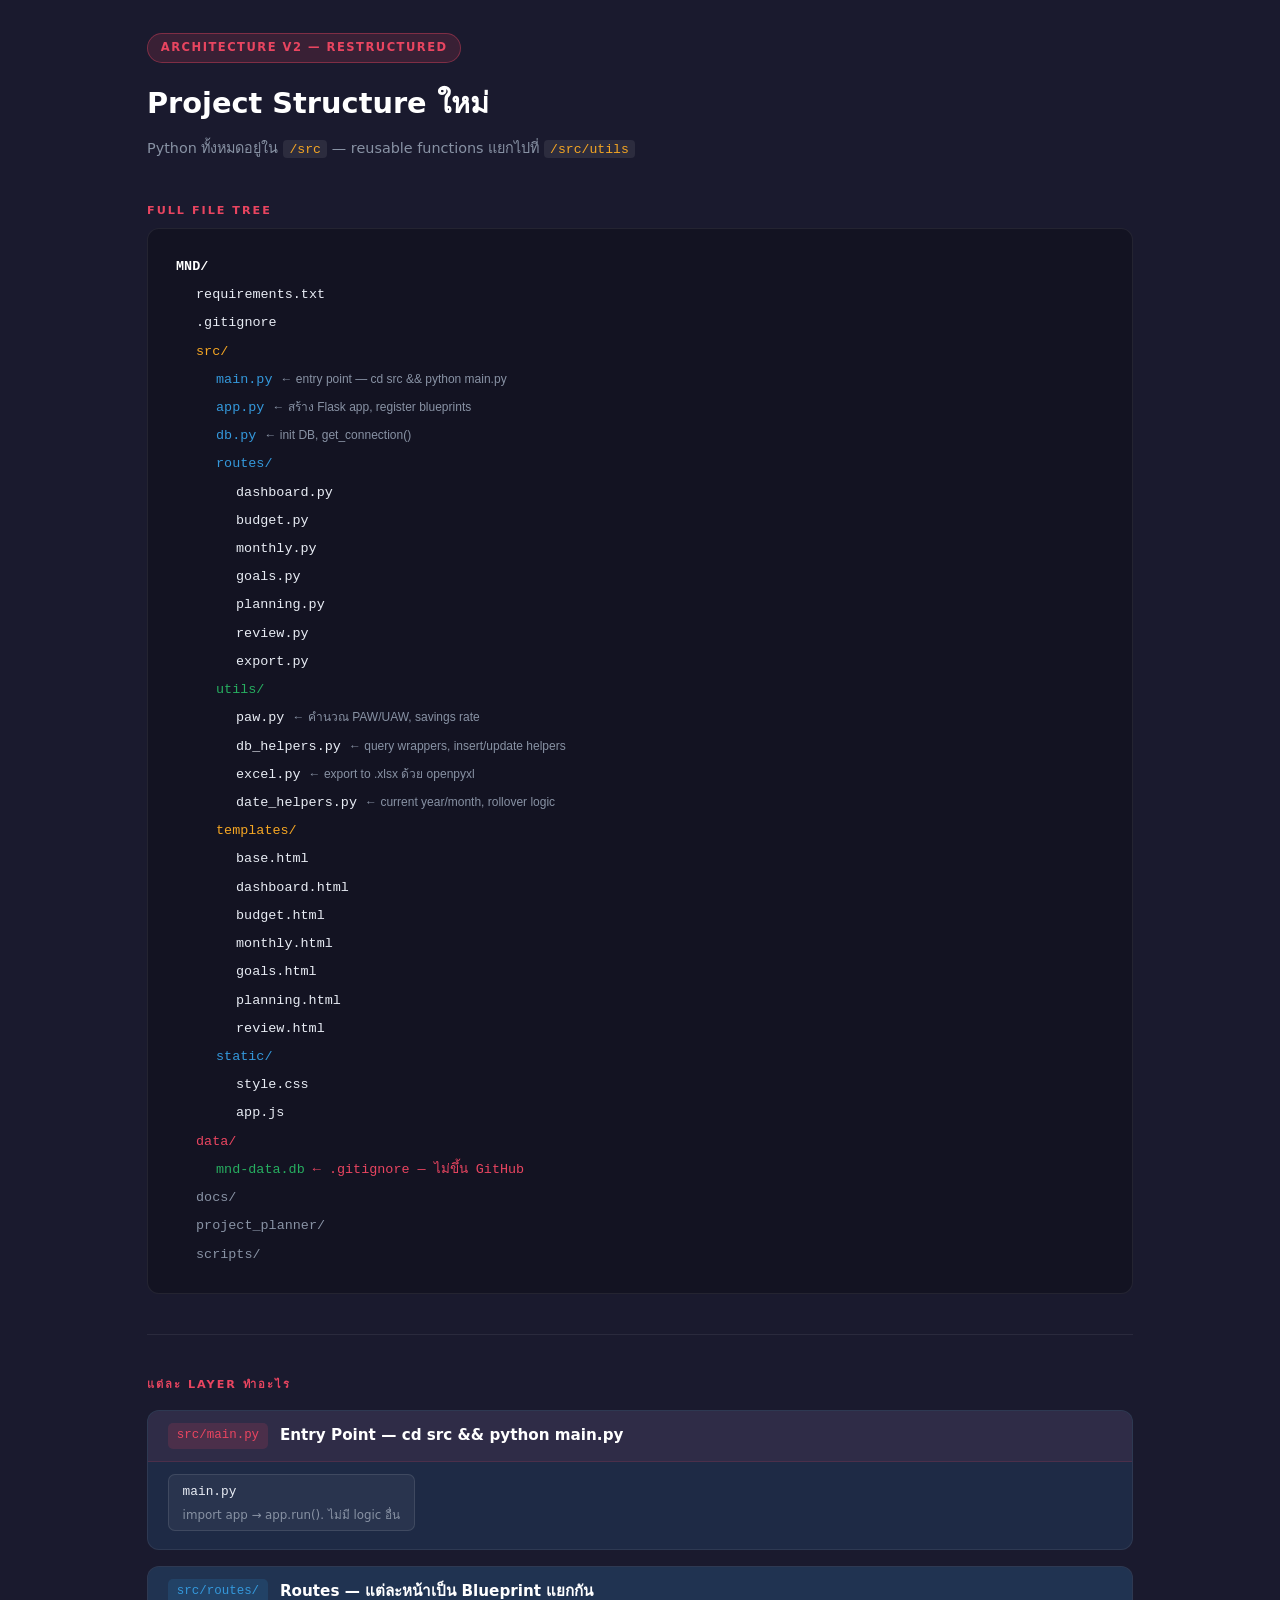
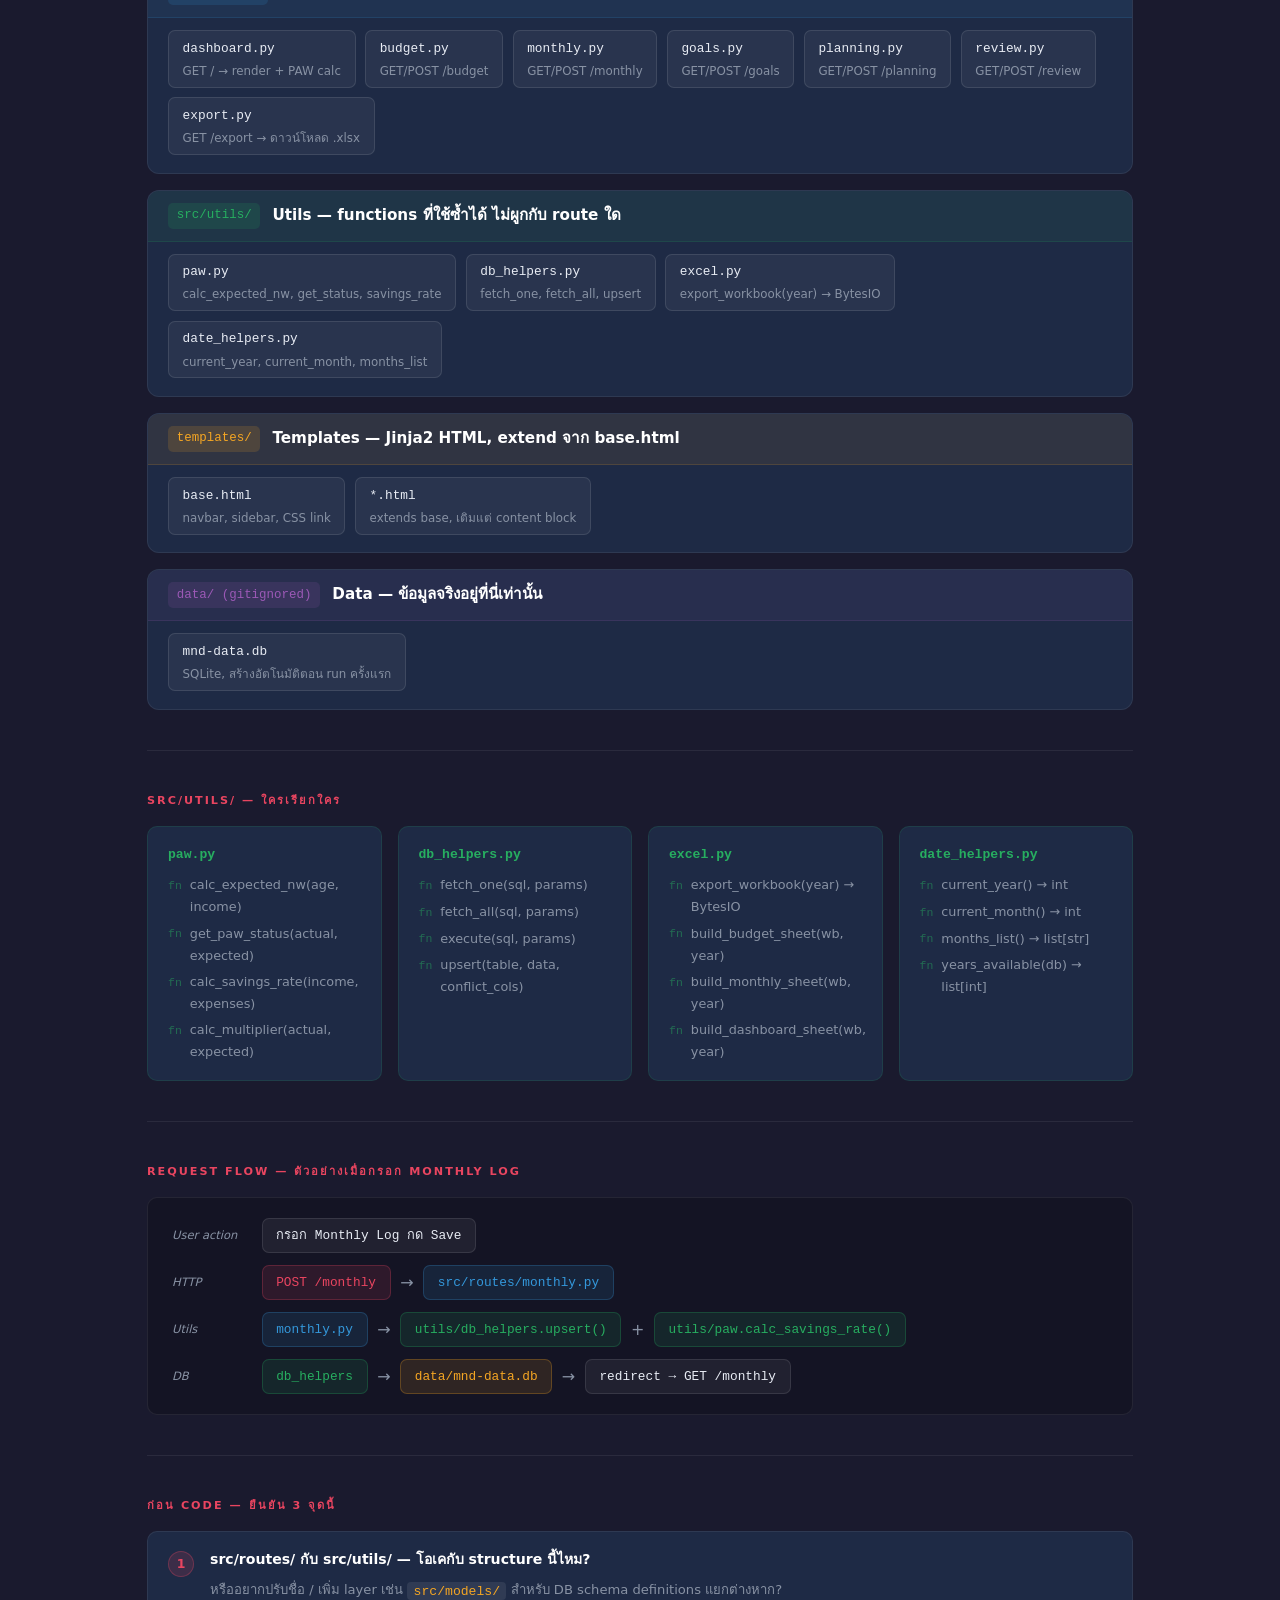
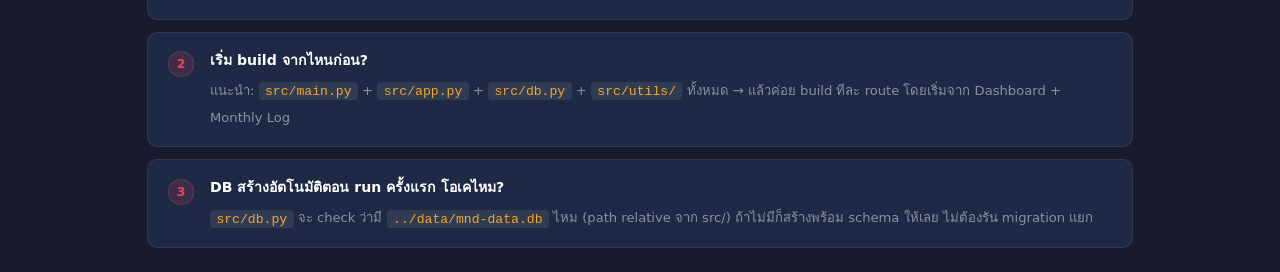
==== commit 7c90219c: "Rename run.py to main.py, move templates/static into src/ Co-Authored-By: Claude Sonnet 4.6 (1M cont" ====
--- a/project_planner/architecture-concept.html
+++ b/project_planner/architecture-concept.html
@@ -160,11 +160,11 @@
 <div class="tree">
   <div class="t-root">MND/</div>
 
-  <div class="indent1"><span class="t-file">run.py</span> <span class="t-note">← entry point เดียว — python run.py</span></div>
   <div class="indent1"><span class="t-file">requirements.txt</span></div>
   <div class="indent1"><span class="t-file">.gitignore</span></div>
 
   <div class="indent1 t-dir">src/</div>
+  <div class="indent2"><span class="t-entry">main.py</span> <span class="t-note">← entry point — cd src &amp;&amp; python main.py</span></div>
   <div class="indent2"><span class="t-entry">app.py</span> <span class="t-note">← สร้าง Flask app, register blueprints</span></div>
   <div class="indent2"><span class="t-entry">db.py</span> <span class="t-note">← init DB, get_connection()</span></div>
 
@@ -183,18 +183,18 @@
   <div class="indent3"><span class="t-file">excel.py</span> <span class="t-note">← export to .xlsx ด้วย openpyxl</span></div>
   <div class="indent3"><span class="t-file">date_helpers.py</span> <span class="t-note">← current year/month, rollover logic</span></div>
 
-  <div class="indent1 t-dir" style="color:var(--gold)">templates/</div>
-  <div class="indent2"><span class="t-file">base.html</span></div>
-  <div class="indent2"><span class="t-file">dashboard.html</span></div>
-  <div class="indent2"><span class="t-file">budget.html</span></div>
-  <div class="indent2"><span class="t-file">monthly.html</span></div>
-  <div class="indent2"><span class="t-file">goals.html</span></div>
-  <div class="indent2"><span class="t-file">planning.html</span></div>
-  <div class="indent2"><span class="t-file">review.html</span></div>
-
-  <div class="indent1 t-dir" style="color:var(--blue)">static/</div>
-  <div class="indent2"><span class="t-file">style.css</span></div>
-  <div class="indent2"><span class="t-file">app.js</span></div>
+  <div class="indent2 t-dir" style="color:var(--gold)">templates/</div>
+  <div class="indent3"><span class="t-file">base.html</span></div>
+  <div class="indent3"><span class="t-file">dashboard.html</span></div>
+  <div class="indent3"><span class="t-file">budget.html</span></div>
+  <div class="indent3"><span class="t-file">monthly.html</span></div>
+  <div class="indent3"><span class="t-file">goals.html</span></div>
+  <div class="indent3"><span class="t-file">planning.html</span></div>
+  <div class="indent3"><span class="t-file">review.html</span></div>
+
+  <div class="indent2 t-dir" style="color:var(--blue)">static/</div>
+  <div class="indent3"><span class="t-file">style.css</span></div>
+  <div class="indent3"><span class="t-file">app.js</span></div>
 
   <div class="indent1 t-dir t-git">data/</div>
   <div class="indent2"><span class="t-priv">mnd-data.db</span> <span class="t-git">← .gitignore — ไม่ขึ้น GitHub</span></div>
@@ -212,14 +212,14 @@
 
   <div class="layer-card">
     <div class="layer-header lh-entry">
-      <span class="layer-path path-entry">run.py</span>
-      <h3>Entry Point — จุดเดียวที่ user รัน</h3>
+      <span class="layer-path path-entry">src/main.py</span>
+      <h3>Entry Point — cd src &amp;&amp; python main.py</h3>
     </div>
     <div class="layer-body">
       <div class="file-list">
         <div class="file-chip">
-          <span class="fname">run.py</span>
-          <span class="fdesc">import app จาก src → flask run. ไม่มี logic อื่น</span>
+          <span class="fname">main.py</span>
+          <span class="fdesc">import app → app.run(). ไม่มี logic อื่น</span>
         </div>
       </div>
     </div>
@@ -377,14 +377,14 @@
     <div class="q-num">2</div>
     <div>
       <strong>เริ่ม build จากไหนก่อน?</strong>
-      <span>แนะนำ: <code>run.py</code> + <code>src/app.py</code> + <code>src/db.py</code> + <code>src/utils/</code> ทั้งหมด → แล้วค่อย build ทีละ route โดยเริ่มจาก Dashboard + Monthly Log</span>
+      <span>แนะนำ: <code>src/main.py</code> + <code>src/app.py</code> + <code>src/db.py</code> + <code>src/utils/</code> ทั้งหมด → แล้วค่อย build ทีละ route โดยเริ่มจาก Dashboard + Monthly Log</span>
     </div>
   </div>
   <div class="q-item">
     <div class="q-num">3</div>
     <div>
       <strong>DB สร้างอัตโนมัติตอน run ครั้งแรก โอเคไหม?</strong>
-      <span><code>src/db.py</code> จะ check ว่ามี <code>data/mnd-data.db</code> ไหม ถ้าไม่มีก็สร้างพร้อม schema ให้เลย ไม่ต้องรัน migration แยก</span>
+      <span><code>src/db.py</code> จะ check ว่ามี <code>../data/mnd-data.db</code> ไหม (path relative จาก src/) ถ้าไม่มีก็สร้างพร้อม schema ให้เลย ไม่ต้องรัน migration แยก</span>
     </div>
   </div>
 </div>
